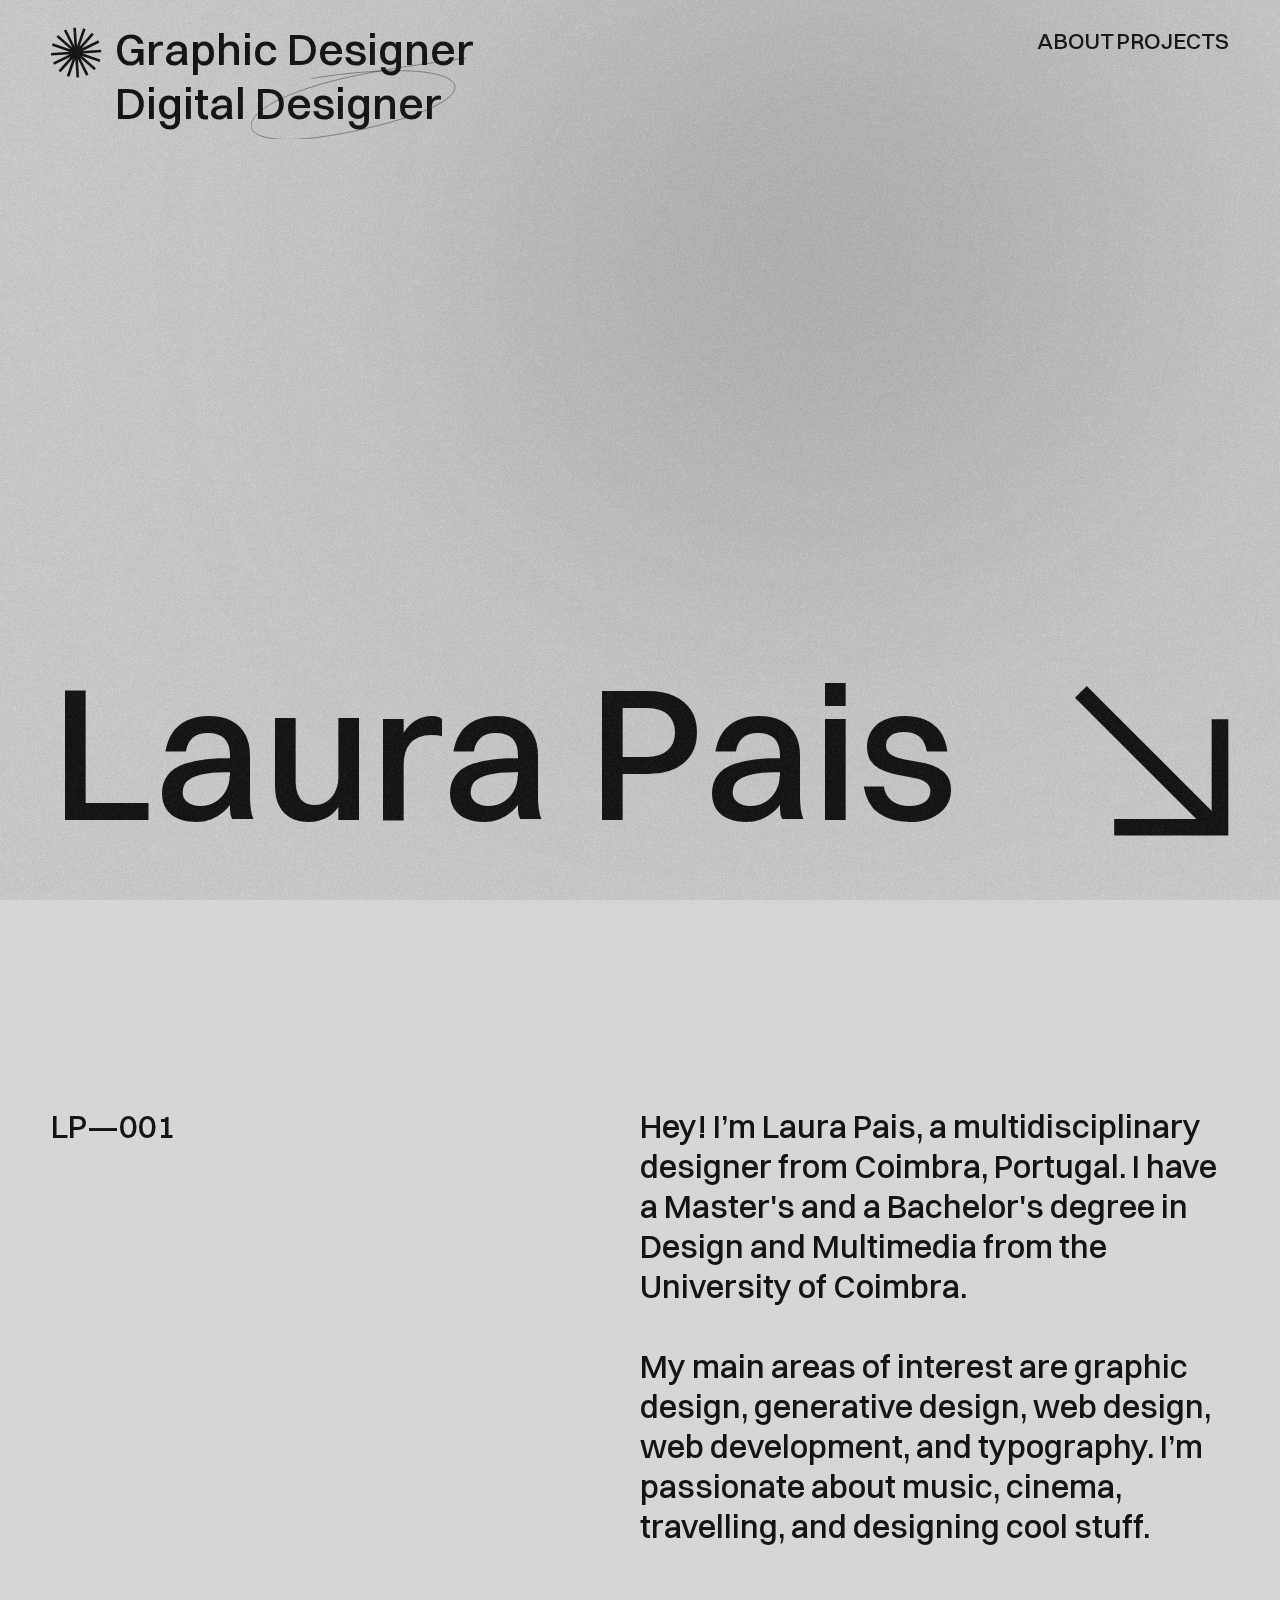
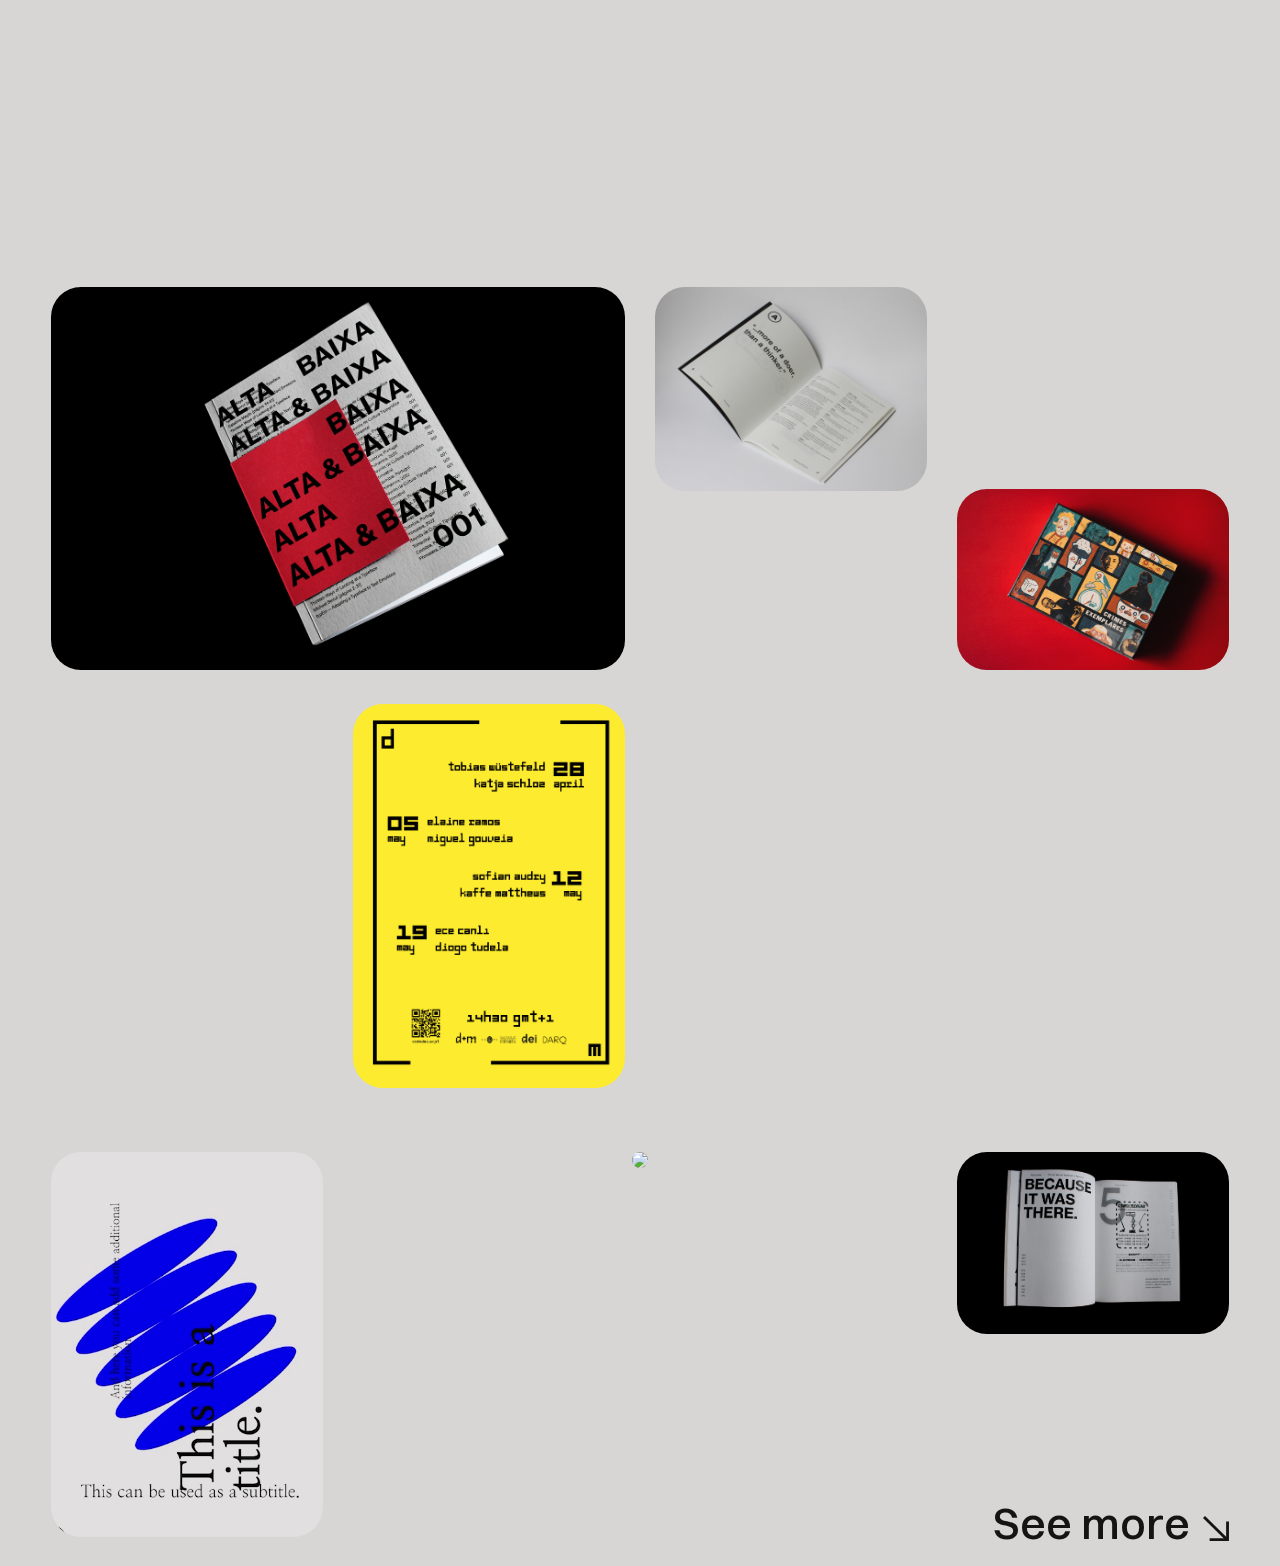
==== index.html @ bef000a9 "+" ====
<!DOCTYPE html>
<html lang="en">

<head>
    <meta charset="UTF-8">
    <title>Laura Pais</title>
    <meta name="viewport" content="width=device-width, initial-scale=1">
    <!-- CSS -->
    <link rel="stylesheet" href="style.css">
    <link rel="stylesheet" href="cursor.css">
    <link rel="stylesheet" href="locomotive-scroll.css">
    <!-- JAVASCRIPT-->
    <script src="https://cdnjs.cloudflare.com/ajax/libs/p5.js/1.4.0/p5.js"></script>
    <script src="js/locomotive-scroll.min.js"></script>
</head>

<body data-scroll-container>

<header data-scroll-section>
    <svg width="53" height="53" viewBox="0 0 53 53" fill="none" xmlns="http://www.w3.org/2000/svg">
        <g clip-path="url(#clip0_53_53)">
            <path d="M26.6366 52.9224L29.3857 52.7461L28.1032 32.7512L25.3541 32.9275L26.6366 52.9224Z" fill="#141414"/>
            <path d="M16.5391 51.0347L19.1464 51.9238L25.6133 32.9601L23.006 32.071L16.5391 51.0347Z" fill="#141414"/>
            <path d="M7.92467 45.4225L9.99323 47.2417L23.2249 32.1963L21.1564 30.3771L7.92467 45.4225Z" fill="#141414"/>
            <path d="M2.11961 36.9427L3.33453 39.415L21.3167 30.5784L20.1017 28.1061L2.11961 36.9427Z" fill="#141414"/>
            <path d="M-0.00146237 26.8944L0.174866 29.6434L20.1698 28.3609L19.9935 25.6119L-0.00146237 26.8944Z"
                  fill="#141414"/>
            <path d="M1.88746 16.796L0.998352 19.4033L19.9621 25.8702L20.8512 23.2629L1.88746 16.796Z" fill="#141414"/>
            <path d="M7.49626 8.18852L5.67706 10.2571L20.7225 23.4888L22.5417 21.4202L7.49626 8.18852Z" fill="#141414"/>
            <path d="M15.9729 2.37736L13.5006 3.59229L22.3372 21.5744L24.8095 20.3595L15.9729 2.37736Z" fill="#141414"/>
            <path d="M26.0254 0.258364L23.2763 0.434692L24.5588 20.4296L27.3079 20.2533L26.0254 0.258364Z"
                  fill="#141414"/>
            <path d="M36.1227 2.14168L33.5154 1.25256L27.0485 20.2163L29.6558 21.1054L36.1227 2.14168Z" fill="#141414"/>
            <path d="M44.7337 7.75218L42.6651 5.93298L29.4334 20.9784L31.502 22.7976L44.7337 7.75218Z" fill="#141414"/>
            <path d="M50.5427 16.2278L49.3278 13.7555L31.3457 22.5921L32.5606 25.0644L50.5427 16.2278Z" fill="#141414"/>
            <path d="M52.6625 26.283L52.4862 23.5339L32.4913 24.8164L32.6676 27.5655L52.6625 26.283Z" fill="#141414"/>
            <path d="M50.7787 36.3857L51.6678 33.7784L32.7041 27.3116L31.815 29.9189L50.7787 36.3857Z" fill="#141414"/>
            <path d="M45.1651 44.9939L46.9843 42.9253L31.9388 29.6936L30.1196 31.7622L45.1651 44.9939Z" fill="#141414"/>
            <path d="M36.6923 50.7982L39.1646 49.5833L30.328 31.6011L27.8557 32.8161L36.6923 50.7982Z" fill="#141414"/>
            <path d="M26.1251 34.2691C30.1557 34.2691 33.4231 31.0016 33.4231 26.9711C33.4231 22.9405 30.1557 19.6731 26.1251 19.6731C22.0946 19.6731 18.8271 22.9405 18.8271 26.9711C18.8271 31.0016 22.0946 34.2691 26.1251 34.2691Z"
                  fill="#141414"/>
        </g>
        <defs>
            <clipPath id="clip0_53_53">
                <rect width="52.6614" height="52.6614" fill="white" transform="translate(0 0.256348)"/>
            </clipPath>
        </defs>
    </svg>
    <nav>
        <div class="role">
            <span>Graphic Designer</span>
            <span>Digital Designer</span>
            <svg xmlns="http://www.w3.org/2000/svg"
                 viewBox="1.6864013671875 1.516890048980713 1091.7935791015625 412.8152770996094" fill="none"
                 preserveAspectRatio="xMidYMid meet" role="img">
                <path d="M309.183 105.232C1092.84 -21.0972 1296.98 179.124 651.333 342.441C-41.6117 517.721 -159.214 335.625 198.72 188.158C436.665 90.1248 758.897 47.4114 1093.48 1.51689"
                      stroke="var(--secondColor)" stroke-width="2" stroke-linecap="round"></path>
            </svg>
        </div>
        <div class="menuHeader">
            <span class="hover-link">ABOUT</span>
            <span class="hover-link">PROJECTS</span>
        </div>
    </nav>
</header>

<main data-scroll-section>
    <div class="mainIndex">
        <div class="nameIndex">
            <span class="hover-link" id="lauraPais"><a id="me">Laura Pais<img class="perfil" src="data/index/Foto.png"></a></span>
        </div>
        <svg width=" 286 " height="279 " viewBox="0 0 286 279 " fill="none " xmlns="http://www.w3.org/2000/svg ">
            <path d="M270 62V263H73 " stroke="#141414 " stroke-width="31 "/>
            <path d="M263 263L11 11 " stroke="#141414 " stroke-width="31 "/>
        </svg>
    </div>

    <div class="aboutIndex" data-scroll data-scroll-direction="horizontal" data-scroll-speed="2">
        <div class="aboutOne">
            <p>LP—001</p>
        </div>
        <div class="aboutTwo">
            <p>Hey! I’m Laura Pais, a multidisciplinary designer from Coimbra, Portugal. I have a Master's and a Bachelor's degree in Design and Multimedia from the University of Coimbra.</p>
            <p><br></p>
            <p>My main areas of interest are graphic design, generative design, web design, web development, and typography. I’m passionate about music, cinema, travelling, and designing cool stuff.</p>
        </div>
    </div>

    <div class="scroll-container">
        <p id="scroll-text">Projects Projects Projects Projects Projects Projects</p>
    </div>

    <div class="grid-container projectIndex" data-scroll data-scroll-direction="top" data-scroll-speed="2">
        <!---------------------------------------------1--------------------------------------------->
        <div id="imgIndex1" class="grid-item">
            <div class="imgContainer">
                <div>
                    <img class="hover-link" src="data/index/altaBaixa.jpg">
                    <div class="efeito-hover"></div>
                </div>
                <div class="projectTagsIndex">
                    <div>
                        <p>Editorial Design</p>
                    </div>
                    <div>
                        <p>Web Design</p>
                    </div>
                    <div>
                        <p>Web Development</p>
                    </div>
                </div>
                <div class="projectTitleIndex">
                    <span>Alta & Baixa</span>
                </div>
            </div>
        </div>

        <!---------------------------------------------2--------------------------------------------->
        <div id="imgIndex5" class="grid-item">
            <div class="imgContainer">
                <div>
                    <img class="hover-link" src="data/index/disruptive.JPG">
                    <div class="efeito-hover"></div>
                </div>
                <div class="projectTagsIndex">
                    <div>
                        <p>Editorial Design</p>
                    </div>
                    <div>
                        <p>Web Design</p>
                    </div>
                    <div>
                        <p>Web Development</p>
                    </div>
                </div>
                <div class="projectTitleIndex">
                    <span>Disruptive</span>
                </div>
            </div>
        </div>
        <!---------------------------------------------3--------------------------------------------->
        <div id="imgIndex12" class="grid-item">
            <div class="imgContainer">
                <div>
                    <img class="hover-link" src="data/index/crimes.png">
                <div class="efeito-hover"></div>
            </div>
                <div class="projectTagsIndex">
                    <div>
                        <p>Editorial Design</p>
                    </div>
                    <div>
                        <p>Web Design</p>
                    </div>
                    <div>
                        <p>Web Development</p>
                    </div>
                </div>
                <div class="projectTitleIndex">
                    <span>Crimes Exemplares</span>
                </div>
            </div>
        </div>

        <!---------------------------------------------4--------------------------------------------->
        <div id="imgIndex3" class="grid-item">
            <div class="imgContainer">
                <div>
                    <img class="hover-link" src="data/index/ccdm.png">
                    <div class="efeito-hover"></div>
                </div>
                <div class="projectTagsIndex">
                    <div>
                        <p>Editorial Design</p>
                    </div>
                    <div>
                        <p>Web Design</p>
                    </div>
                    <div>
                        <p>Web Development</p>
                    </div>
                </div>
                <div class="projectTitleIndex">
                    <span>Ciclo de Conversas</span>
                </div>
            </div>
        </div>

        <!---------------------------------------------5--------------------------------------------->
        <div id="imgIndex6" class="grid-item">
            <div class="imgContainer">
            <div>
            <video class="hover-link" autoplay muted loop>
                <source src="data/index/aleste.mp4" type="video/mp4">
            </video>
            <div class="efeito-hover"></div>
        </div>
                <div class="projectTagsIndex">
                    <div>
                        <p>Editorial Design</p>
                    </div>
                    <div>
                        <p>Web Design</p>
                    </div>
                    <div>
                        <p>Web Development</p>
                    </div>
                </div>
                <div class="projectTitleIndex">
                    <span>A Leste</span>
                </div>
            </div>
        </div>

        <div id="imgIndex7" class="grid-item">
            <div class="imgContainer">
                <div>
                    <video class="hover-link" autoplay muted loop>
                        <source src="data/index/graphicGroundVideo_2.mp4" type="video/mp4">
                    </video>
                    <div class="efeito-hover"></div>
                </div>
                <div class="projectTagsIndex">
                    <div>
                        <p>Editorial Design</p>
                    </div>
                    <div>
                        <p>Web Design</p>
                    </div>
                    <div>
                        <p>Web Development</p>
                    </div>
                </div>
                <div class="projectTitleIndex">
                    <span>Graphic<br>Ground</span>
                </div>
            </div>
        </div>
        <div id="imgIndex8" class="grid-item">
            <div class="imgContainer">
                <div>
                    <img class="hover-link" src="data/index/disruptive2.png">
                    <div class="efeito-hover"></div>
                </div>
                <div class="projectTagsIndex">
                    <div>
                        <p>Editorial Design</p>
                    </div>
                    <div>
                        <p>Web Design</p>
                    </div>
                    <div>
                        <p>Web Development</p>
                    </div>
                </div>
                <div class="projectTitleIndex">
                    <span>Disruptive</span>
                </div>
            </div>
        </div>
        <div id="imgIndex9" class="grid-item">
            <div class="imgContainer">
                <div>
                    <img class="hover-link" src="data/index/alta&Baixa.jpg">
                    <div class="efeito-hover"></div>
                </div>
                <div class="projectTagsIndex">
                    <div>
                        <p>Editorial Design</p>
                    </div>
                    <div>
                        <p>Web Design</p>
                    </div>
                    <div>
                        <p>Web Development</p>
                    </div>
                </div>
                <div class="projectTitleIndex">
                    <span>Alta & Baixa</span>
                </div>
            </div>
        </div>
        <div id="spanGrid" class="grid-item">
            <span class="hover-link">See more</span>
            <img src="data/index/arrowIndex.svg">
        </div>
    </div>


</main>

<div id="cursor"></div>
<div class="hover">
    <div class="noise"></div>
</div>
<script src="js/cursor.js"></script>
</body>

</html>
---- style.css ----
:root {
    --mainColor: #D7D6D4;
    --secondColor: #141414;
}

@font-face {
    font-family: 'Switzer';
    src: url('data/Switzer-Variable.woff2') format('woff2'), url('data/Switzer-Variable.woff') format('woff');
}

body {
    margin: 0;
    padding: 2vw 4vw;
    background-color: var(--mainColor);
}

span {
    color: var(--secondColor);
    font-family: "Switzer";
    font-weight: 500;
}

p {
    color: var(--secondColor);
    font-family: "Switzer";
    font-weight: 500;
    font-style: normal;
}

nav {
    width: 100%;
    display: flex;
    justify-content: space-between;
    height: 12vh;
}

header{
    display: flex;
}

.role {
    display: inline-grid;
    font-size: calc(42px + 0.2vw);
    line-height: calc(45px);
    position: relative;
    margin-left: 1vw;
}

.role svg{
    position: absolute;
    width: 60%;
    right: 2%;
    bottom: -5%;
}

.menuHeader {
    width: 15vw;
    display: flex;
    align-content: center;
    justify-content: space-between;
}

.menuHeader span {
    font-size: calc(20px + 0.2vw);
    /*line-height: 15px;*/
}

.nameIndex {
    display: inline-grid;
    align-self: flex-end;
}

.nameIndex span {
    font-size: calc(100px + 7vw);
    line-height: 170px;
}

.mainIndex {
    display: flex;
    justify-content: space-between;
    height: calc(100vh - 12vh - 10vh);
    position: relative;
}

.mainIndex svg {
    width: 12vw;
    height: auto;
    align-self: flex-end;
}

.perfil{
    position: absolute;
    top:0%;
    right:10%;
    width: 40vw;
    height: auto;
    z-index: -1;
    filter: blur(250px);
    transition: filter 1s;
}

#me:hover .perfil{
    filter: blur(0px);
}




.aboutIndex {
    margin-top: 30vh;
    display: flex;
    justify-content: space-between;
    height: fit-content;
}

.aboutIndex p {
    font-size: calc(30px + 0.2vw);
    line-height: 40px;
    margin: 0;
}

.aboutOne {
    width: 50%;
}

.aboutTwo {
    width: 50%;
}

#scroll-text {
    transform: translateX(100%);
    -moz-animation: text-animation 15s linear infinite;
    -webkit-animation: text-animation 15s linear infinite;
    animation: text-animation 15s linear infinite;

    color: var(--secondColor);
    font-size: calc(90px + 1vw);
    font-family: "Switzer";
    text-transform: uppercase;
    white-space: nowrap;
    width: fit-content;
}

@-webkit-keyframes text-animation {
    from {
        -webkit-transform: translateX(96vw);
    }
    to {
        -webkit-transform: translateX(calc(-100% - 4vw));
    }
}

@-moz-keyframes text-animation {
    from {
        -webkit-transform: translateX(96vw);
    }
    to {
        -webkit-transform: translateX(calc(-100% - 4vw));
    }
}

.imgIndex {
    position: absolute;
    width: 10vw;
}

.projectIndex {
    height: fit-content;
}

.grid-container {
    display: grid;
    grid-gap: 30px;
    grid-template-columns: repeat(4, 1fr);
    margin-top: 5vh;
    max-width: 100%;
    overflow: hidden;
}

.grid-item {
    width:100%;
    height: 100%;
    text-align: center;
}

.grid-item img,
.grid-item video {
    width: 100%;
    height: auto;
    border-radius: 30px;
}

.grid-item:hover .efeito-hover{
    opacity: 70%;
}

.grid-item:hover .projectTagsIndex{
    opacity: 100%;
}
.grid-item:hover .projectTitleIndex{
    opacity: 100%;
}

.efeito-hover{
    height: 100%;
    width: 100%;
    position: absolute;
    top: 0;
    right: 0;
    background: var(--secondColor);
    opacity: 0;
    transition: opacity 0.5s;
    border-radius: 30px;
}

.imgContainer{
    position: relative;
}

#imgIndex1 {
    grid-column: 1 / 3;
    grid-row: 1;
}


#imgIndex3 {
    grid-column: 2 / 3;
    grid-row: 2;
    display: flex;
    align-items: flex-end;
}


#imgIndex4 {
    grid-column: 3 / 4;
    grid-row: 4;
    display: flex;
    align-items: flex-end;
}

#imgIndex5 {
    grid-column: 3 / 4;
    grid-row: 1;
}

#imgIndex6 {
    grid-column: 3 / 5;
    grid-row: 2;
    display: flex;
    align-items: flex-end;
}

#imgIndex7 {
    grid-column: 1/ 2;
    grid-row: 4;
    display: flex;
    align-items: flex-end;
}

#imgIndex8 {
    grid-column: 2 / 4;
    grid-row: 4;
}

#imgIndex9{
    grid-column: 4/5;
    grid-row: 4;
}

#imgIndex10 {
    grid-column: 3 / 5;
    grid-row: 5;
}

#imgIndex11 {
    grid-column: 2 / 3;
    grid-row: 6;
}

#imgIndex12{
    grid-column: 4 / 5;
    grid-row: 1;
    display: flex;
    align-items: flex-end;
}

#spanGrid{
    grid-column: 4 / 5;
    grid-row: 4;
    display: flex;
    align-items: flex-end;
    justify-content: flex-end;
}

#spanGrid span{
    font-size: calc(42px + 0.2vw);
    line-height: 36px;
}

#spanGrid img{
    width:2vw;
    margin-left: 1vw;
    border-radius: 0;
}

.projectTagsIndex{
    position: absolute;
    top:5%;
    left: 5%;
    display: flex;
    flex-wrap: wrap;
    width: 100%;
    opacity: 0;
    transition: opacity 0.5s;
}

.projectTagsIndex div{
    height: 26px;
    border: 1px solid var(--mainColor);
    border-radius: 20px;
    justify-content: center;
    align-items: center;
    padding-top: 2px;
    padding-left: 8px;
    padding-right: 8px;
    display: flex;
    width: fit-content;
    margin-right: 0.4vw;
    margin-bottom: 0.4vw;
}

.projectTagsIndex p{
    font-size: calc(11px + 0.2vw);
    color: var(--mainColor);
}

.projectTitleIndex{
    position: absolute;
    bottom:5%;
    left: 5%;
    text-align: left;
    opacity: 0;
    transition: opacity 0.5s;
}

.projectTitleIndex span {
    color: var(--mainColor);
    font-size: calc(40px + 0.2vw);
    line-height: calc(40px + 0.2vw);
    text-align:left;
}





/*Trabalhos*/

.portfolio {
    margin: 0 auto;
}

.trabalho {
    display: flex;
    justify-content: space-between;
    text-decoration: none;
}

.project{
    display: flex;
}

.projectTitle{
    margin: 0;
    display: flex;
    align-items: center;
}

.projectTitle span{
    font-size: calc(90px + 0.2vw);
}

.projectTitleOverflow{
    height: calc(210px + 0.2vw);
    line-height: calc(90px);
}

.descricao {
    width: 15vw;
    margin-right: 2vw;
    display: flex;
    align-items: flex-start;
    flex-direction: column;
    justify-content: center;
    padding: 1vw 0;
}

.seta img {
    width: 4em;
}

.seta {
    display: flex;
    align-items: center;
}

.hidden_img {
    opacity: 0;
    z-index: -1;
    position: fixed;
    pointer-events: none;
    transform: translate(-50%, -50%);
}

.projeto:hover .hidden_img {
    opacity: 1;
}

.line {
    width: 100%;
    border-bottom: 1px solid var(--secondColor);
}

.projectTags div{
    height: 26px;
    border: 1px solid var(--secondColor);
    border-radius: 20px;
    justify-content: center;
    align-items: center;
    padding-top: 2px;
    padding-left: 8px;
    padding-right: 8px;
    display: flex;
    width: fit-content;
    margin-right: 0.4vw;
    margin-bottom: 0.4vw;
}



.projectTags{
    display: flex;
    flex-direction: row;
    flex-wrap: wrap;
}

.projectTags p{
    font-size: calc(11px + 0.2vw);
    color: var(--secondColor);
}

.projectCategory{
    font-size: calc(20px + 0.2vw);
    margin: 0 0 1vw 0;
}



html.has-scroll-smooth { overflow: hidden;  /* fix */ position: fixed; left: 0; right: 0; top: 0; bottom: 0;  }

/* ---------------- NOISE ANMATION ---------------- */

@keyframes noiseAnimation {
    0% {
        transform: translate(0)
    }
    10% {
        transform: translate(-5%, -5%)
    }
    20% {
        transform: translate(-10%, 5%)
    }
    30% {
        transform: translate(5%, -10%)
    }
    40% {
        transform: translate(-5%, 15%)
    }
    50% {
        transform: translate(-10%, 5%)
    }
    60% {
        transform: translate(15%)
    }
    70% {
        transform: translateY(10%)
    }
    80% {
        transform: translate(-15%)
    }
    90% {
        transform: translate(10%, 5%)
    }
    to {
        transform: translate(5%)
    }
}

.noise:after {
    content: "";
    pointer-events: none;
    will-change: transform;
    animation: noiseAnimation 1s steps(4) infinite;
    background-image: url("data/noise.png");
    width: 200%;
    height: 200%;
    display: block;
    position: absolute;
    top: -50%;
    left: -50%;
}

.hover {
    position: fixed;
    left: 0;
    top: 0;
    right: 0;
    bottom: 0;
    z-index: 10000;
    overflow: hidden;
    width: 100%;
    height: 100%;
    pointer-events: none;
    opacity: 0.6;
}
---- cursor.css ----
/* ---------------- LINKS AND MOUSE ANMATION ---------------- */

* {
    cursor: none;
}

#cursor {
    position: fixed;
    background-color: #D7D6D4;
    width: 2em;
    height: 2em;
    border-radius: 100%;
    mix-blend-mode: difference;
    pointer-events: none;
    transition: width .2s ease-in-out, height .2s ease-in-out;
    transform: translate(-50%, -50%);
}

#cursor.active {
    width: 6em;
    height: 6em;
}

.link-container {
    position: relative;
}
---- locomotive-scroll.css ----
/*! locomotive-scroll v4.1.3 | MIT License | https://github.com/locomotivemtl/locomotive-scroll */
html.has-scroll-smooth {
  overflow: hidden;
}

html.has-scroll-dragging {
  -webkit-user-select: none;
  -moz-user-select: none;
  -ms-user-select: none;
  user-select: none;
}

.has-scroll-smooth body {
  overflow: hidden;
}

.has-scroll-smooth [data-scroll-container] {
  min-height: 100vh;
}

[data-scroll-direction="horizontal"] [data-scroll-container] {
  height: 100vh;
  display: inline-block;
  white-space: nowrap;
}

[data-scroll-direction="horizontal"] [data-scroll-section] {
  display: inline-block;
  vertical-align: top;
  white-space: nowrap;
  height: 100%;
}

.c-scrollbar {
  position: absolute;
  right: 0;
  top: 0;
  width: 11px;
  height: 100%;
  transform-origin: center right;
  transition: transform 0.3s, opacity 0.3s;
  opacity: 0;
}

.c-scrollbar:hover {
  transform: scaleX(1.45);
}

.c-scrollbar:hover,
.has-scroll-scrolling .c-scrollbar,
.has-scroll-dragging .c-scrollbar {
  opacity: 1;
}

[data-scroll-direction="horizontal"] .c-scrollbar {
  width: 100%;
  height: 10px;
  top: auto;
  bottom: 0;
  transform: scaleY(1);
}

[data-scroll-direction="horizontal"] .c-scrollbar:hover {
  transform: scaleY(1.3);
}

.c-scrollbar_thumb {
  position: absolute;
  top: 0;
  right: 0;
  background-color: black;
  opacity: 0.5;
  width: 7px;
  border-radius: 10px;
  margin: 2px;
  cursor: -webkit-grab;
  cursor: grab;
}

.has-scroll-dragging .c-scrollbar_thumb {
  cursor: -webkit-grabbing;
  cursor: grabbing;
}

[data-scroll-direction="horizontal"] .c-scrollbar_thumb {
  right: auto;
  bottom: 0;
}
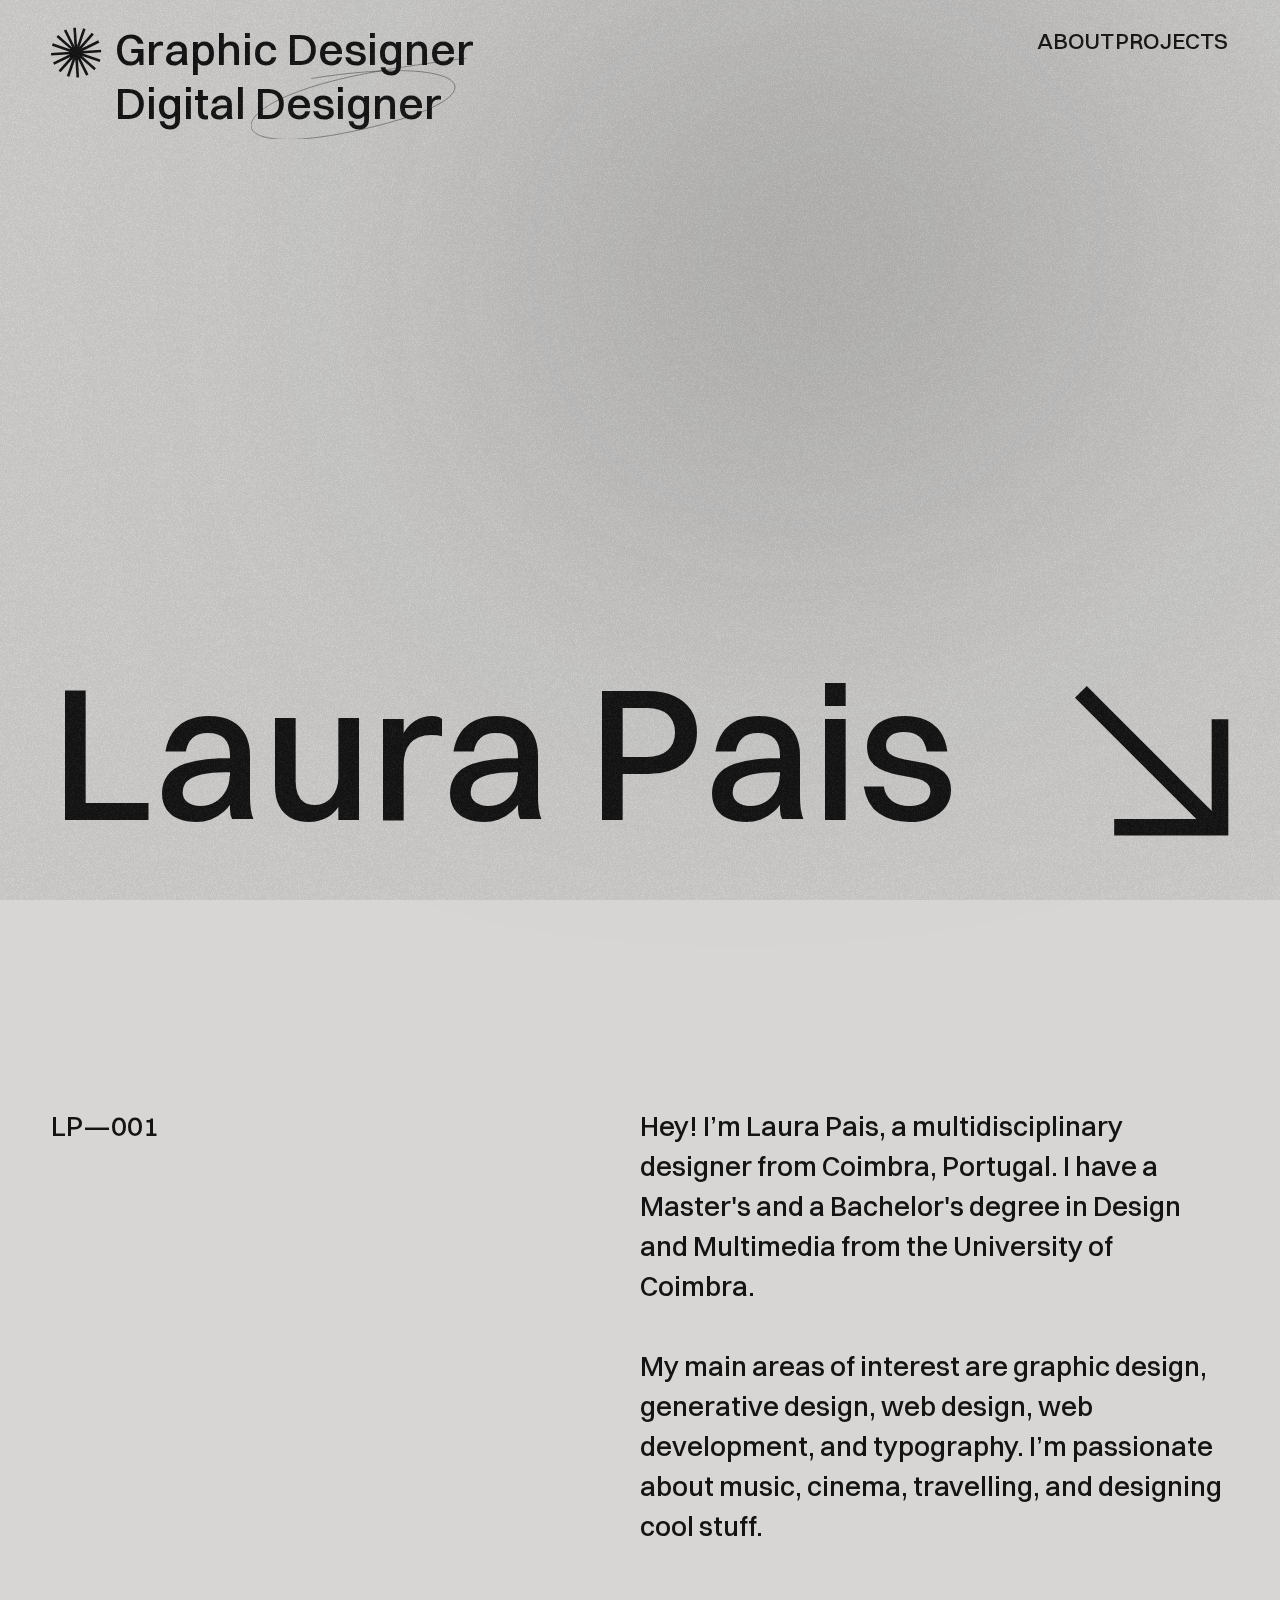
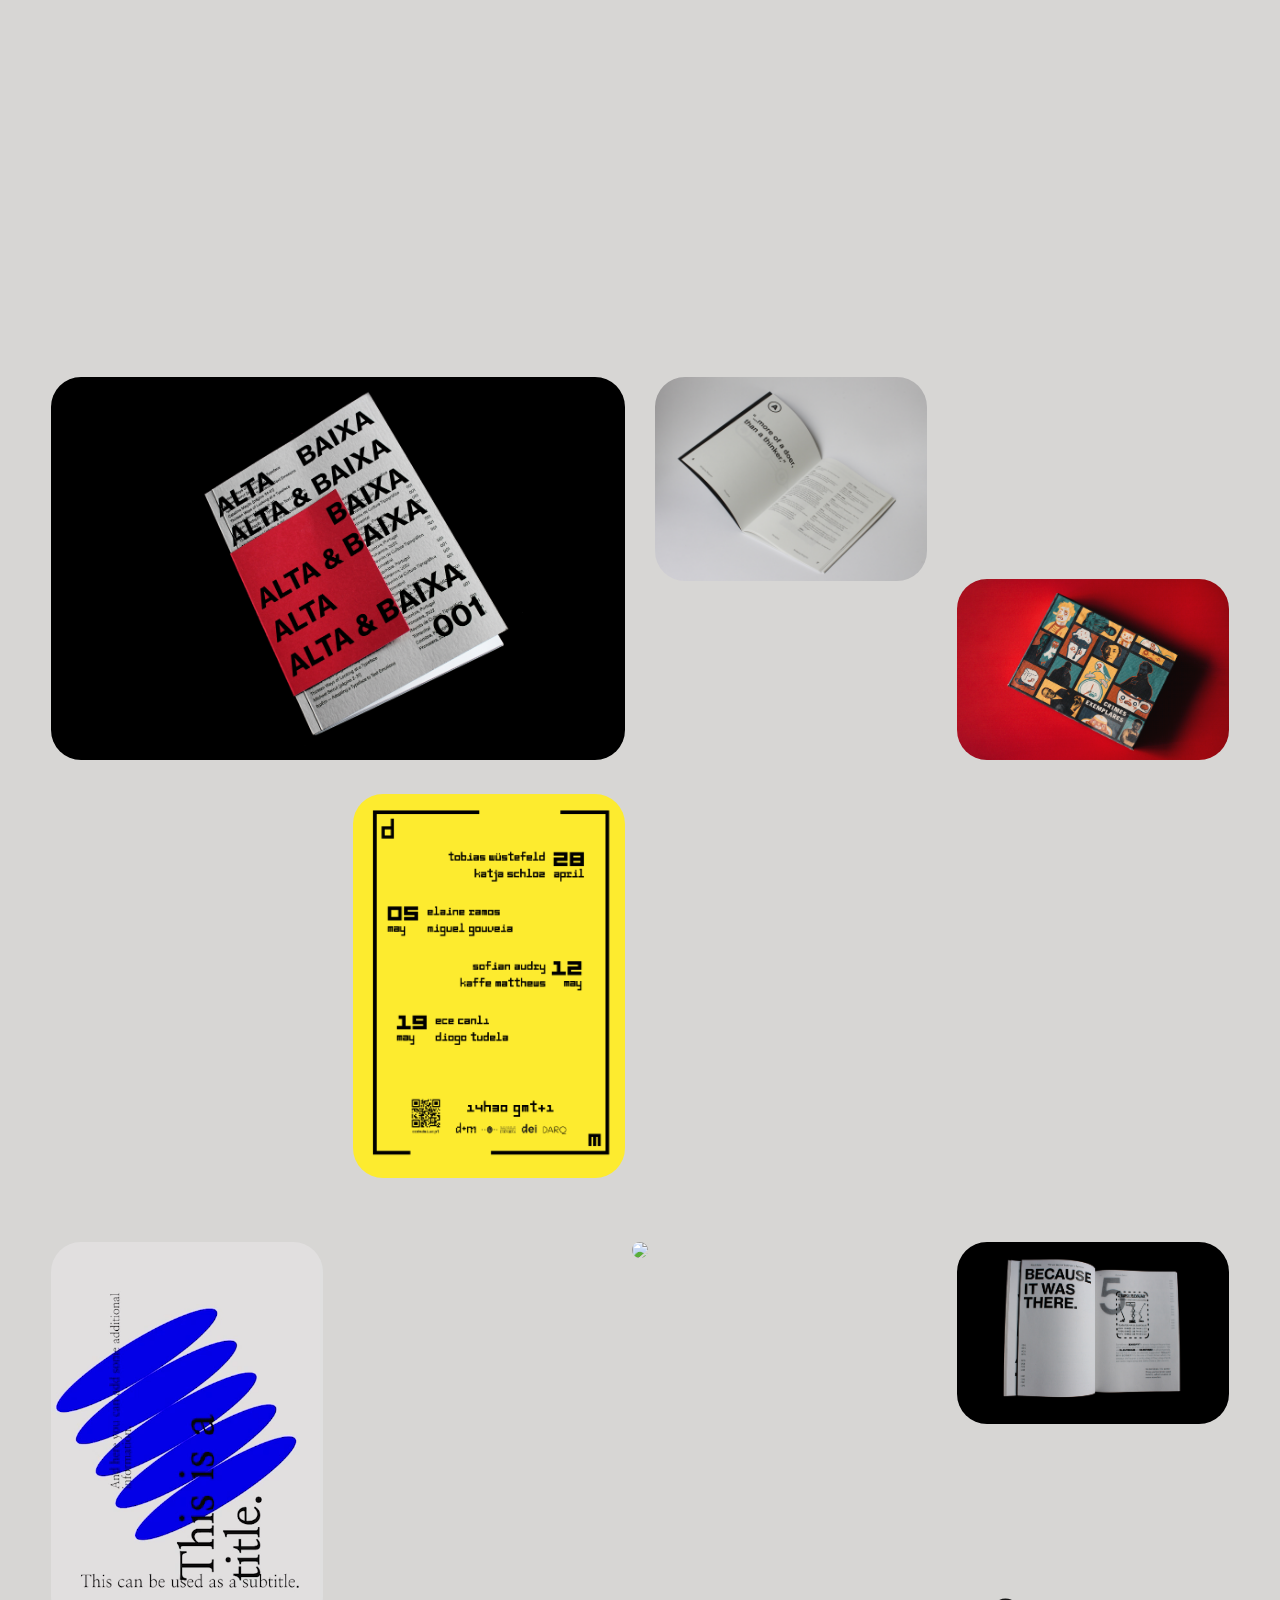
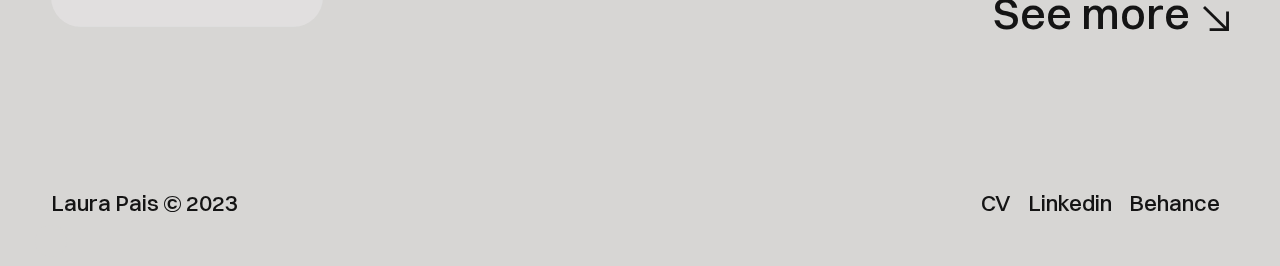
==== commit 0189e6c0: "up" ====
--- a/index.html
+++ b/index.html
@@ -12,6 +12,10 @@
     <!-- JAVASCRIPT-->
     <script src="https://cdnjs.cloudflare.com/ajax/libs/p5.js/1.4.0/p5.js"></script>
     <script src="js/locomotive-scroll.min.js"></script>
+
+    <link rel="apple-touch-icon" sizes="180x180" href="data/favicon.png">
+    <link rel="icon" type="image/png" sizes="32x32" href="data/favicon.png">
+    <link rel="icon" type="image/png" sizes="16x16" href="data/favicon.png">
 </head>
 
 <body data-scroll-container>
@@ -87,10 +91,18 @@
     </div>
 
     <div class="scroll-container">
-        <p id="scroll-text">Projects Projects Projects Projects Projects Projects</p>
-    </div>
-
-    <div class="grid-container projectIndex" data-scroll data-scroll-direction="top" data-scroll-speed="2">
+        <div id="scroll-text">
+            <p>Projects</p>
+            <img src="data/index/star.svg">
+            <p>Projects</p>
+            <img src="data/index/star.svg">
+            <p>Projects</p>
+            <img src="data/index/star.svg">
+            <p>Projects</p>
+        </div>
+        </div>
+
+    <div class="grid-container projectIndex" data-scroll data-scroll-direction="top" data-scroll-speed="0">
         <!---------------------------------------------1--------------------------------------------->
         <div id="imgIndex1" class="grid-item">
             <div class="imgContainer">
@@ -281,13 +293,22 @@
             </div>
         </div>
         <div id="spanGrid" class="grid-item">
-            <span class="hover-link">See more</span>
+            <span class="hover-link"><a href="indexProjects.html">See more</a></span>
             <img src="data/index/arrowIndex.svg">
         </div>
     </div>
-
-
+    <footer>
+        <div>
+            <p>Laura Pais © 2023</p>
+        </div>
+        <div class="footerContacts">
+            <a  class="hover-link" href="data/CV.pdf"><p>CV</p></a>
+            <a  class="hover-link" href="https://www.linkedin.com/in/laura-pais/"><p>Linkedin</p></a>
+            <a  class="hover-link" href="https://www.behance.net/paislaura"><p>Behance</p></a>
+        </div>
+    </footer>
 </main>
+
 
 <div id="cursor"></div>
 <div class="hover">
--- a/style.css
+++ b/style.css
@@ -57,7 +57,7 @@
     width: 15vw;
     display: flex;
     align-content: center;
-    justify-content: space-between;
+    justify-content: space-around;
 }
 
 .menuHeader span {
@@ -111,10 +111,11 @@
     display: flex;
     justify-content: space-between;
     height: fit-content;
+    margin-bottom: 10vh;
 }
 
 .aboutIndex p {
-    font-size: calc(30px + 0.2vw);
+    font-size: calc(25px + 0.2vw);
     line-height: 40px;
     margin: 0;
 }
@@ -122,6 +123,7 @@
 .aboutOne {
     width: 50%;
 }
+
 
 .aboutTwo {
     width: 50%;
@@ -139,6 +141,12 @@
     text-transform: uppercase;
     white-space: nowrap;
     width: fit-content;
+    display: flex;
+    align-items: center;
+}
+
+#scroll-text img{
+    margin: 0 1vw;
 }
 
 @-webkit-keyframes text-animation {
@@ -172,7 +180,6 @@
     display: grid;
     grid-gap: 30px;
     grid-template-columns: repeat(4, 1fr);
-    margin-top: 5vh;
     max-width: 100%;
     overflow: hidden;
 }
@@ -202,7 +209,7 @@
 }
 
 .efeito-hover{
-    height: 100%;
+    height: calc(100% - 4px);
     width: 100%;
     position: absolute;
     top: 0;
@@ -295,6 +302,11 @@
 #spanGrid span{
     font-size: calc(42px + 0.2vw);
     line-height: 36px;
+}
+
+#spanGrid a{
+    text-decoration: none;
+    color: #141414;
 }
 
 #spanGrid img{
@@ -523,3 +535,26 @@
     pointer-events: none;
     opacity: 0.6;
 }
+
+footer{
+    margin-top:15vh;
+    display: flex;
+    justify-content: space-between;
+}
+
+footer div{
+    display: flex;
+}
+
+.footerContacts{
+    width:20vw;
+    justify-content: space-around;
+}
+
+footer p{
+    font-size: calc(20px + 0.2vw);
+}
+footer a{
+    text-decoration: none;
+    color: var(--secondColor);
+}